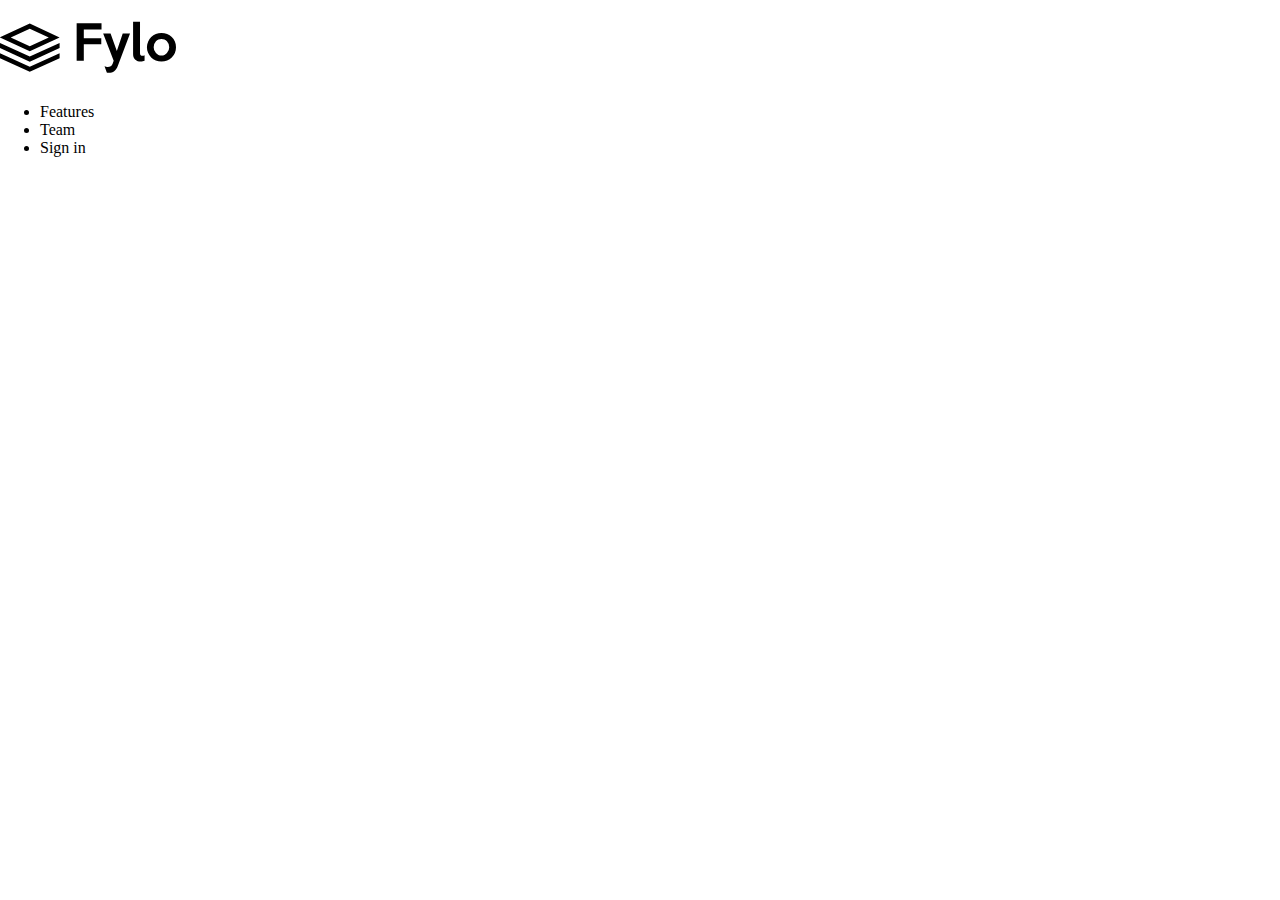
==== docs/index.html @ a11d4d91 "moved html and css files in docs folder" ====
<!DOCTYPE html>
<html lang="en">
<head>
  <meta charset="UTF-8">
  <meta http-equiv="X-UA-Compatible" content="IE=edge">
  <meta name="viewport" content="width=device-width, initial-scale=1.0">
  <title>Document</title>
  <link rel="stylesheet" href="assets/css/style.css" type="text/css">
</head>
<body>
  <header>
    <h1>
      <svg width="176" height="52" xmlns="http://www.w3.org/2000/svg"><g fill="#000" fill-rule="evenodd"><path d="M0 16.372v.128l29.754 13.764 29.859-13.811v-.035L29.754 2.608 0 16.372zm10.727.064l19.028-8.802 19.03 8.802-19.031 8.801-19.027-8.801zM29.754 35.61L0 22.052v5.014l29.754 13.59L59.613 27.02v-5.015L29.754 35.61zm0 10.17L0 32.22v5.015l29.754 13.591L59.613 37.19v-5.014L29.754 45.78zM169.216 26.22a8.564 8.564 0 0 0-2.285-5.892 7.675 7.675 0 0 0-2.473-1.768 7.259 7.259 0 0 0-3.015-.636 7.259 7.259 0 0 0-3.015.636 7.674 7.674 0 0 0-2.473 1.768 8.565 8.565 0 0 0-2.285 5.893 8.564 8.564 0 0 0 2.285 5.893 7.674 7.674 0 0 0 2.473 1.767 7.258 7.258 0 0 0 3.015.637 7.258 7.258 0 0 0 3.015-.637 7.675 7.675 0 0 0 2.473-1.767 8.563 8.563 0 0 0 2.285-5.893zm6.784 0c0 2.044-.377 3.937-1.13 5.681a13.849 13.849 0 0 1-3.11 4.526c-1.319 1.273-2.866 2.279-4.64 3.017-1.775.739-3.667 1.108-5.677 1.108s-3.894-.37-5.653-1.108a14.659 14.659 0 0 1-4.617-3.04 14.116 14.116 0 0 1-3.11-4.55c-.753-1.744-1.13-3.622-1.13-5.633 0-1.98.385-3.842 1.154-5.586a14.718 14.718 0 0 1 3.133-4.573 14.457 14.457 0 0 1 4.617-3.064c1.759-.739 3.627-1.108 5.606-1.108 2.01 0 3.902.369 5.677 1.108 1.774.738 3.321 1.744 4.64 3.017 1.32 1.272 2.356 2.789 3.11 4.549.753 1.76 1.13 3.645 1.13 5.657zm-31.422 13.483a9.087 9.087 0 0 1-1.814.613 9.217 9.217 0 0 1-2.096.236c-1.005 0-1.971-.134-2.898-.4a6.347 6.347 0 0 1-2.426-1.297c-.69-.597-1.24-1.375-1.649-2.334-.408-.958-.612-2.113-.612-3.465V.717h6.925v31.16c0 1.132.228 1.91.683 2.334.456.425.997.637 1.625.637.786 0 1.54-.236 2.262-.707v5.562zM130.02 12.55l-12.249 32.386c-.91 2.42-2.104 4.164-3.58 5.233-1.476 1.068-3.235 1.603-5.277 1.603a8.4 8.4 0 0 1-1.036-.071 7.784 7.784 0 0 1-1.083-.212l-2.262-6.317a8.974 8.974 0 0 0 1.65.59 6.61 6.61 0 0 0 1.6.211c1.069 0 2.042-.243 2.922-.73.879-.488 1.554-1.391 2.025-2.711l.943-2.734-10.506-27.248h7.396l6.266 17.536 5.889-17.536h7.302zm-28.502-4.102H83.806v8.769h17.478v5.94H83.806v16.688h-7.16V2.179h24.873v6.27z"/></g></svg>
    </h1>
    <nav>
      <ul>
        <li>Features</li>
        <li>Team</li>
        <li>Sign in</li>
      </ul>
    </nav>
  </header>
</body>
</html>
---- docs/assets/css/style.css ----
@charset "UTF-8";

body {
  margin: 0;
}
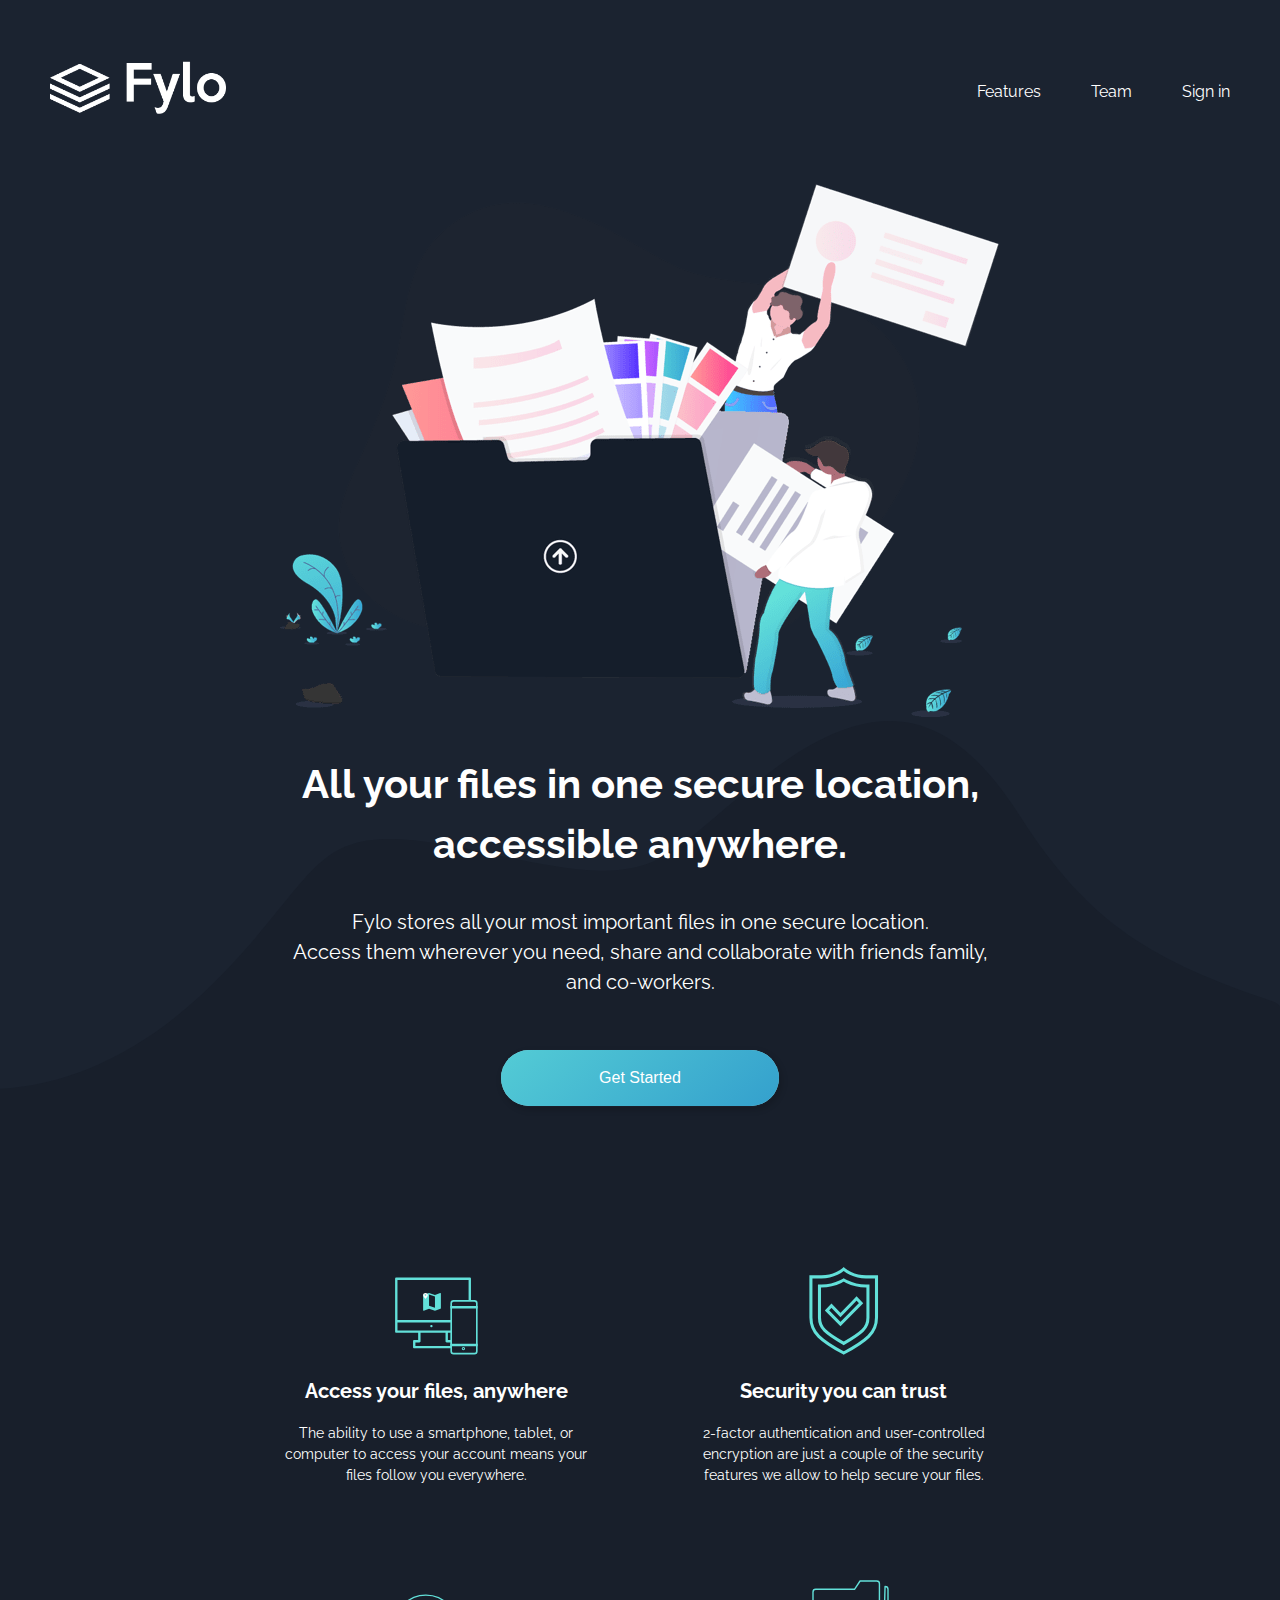
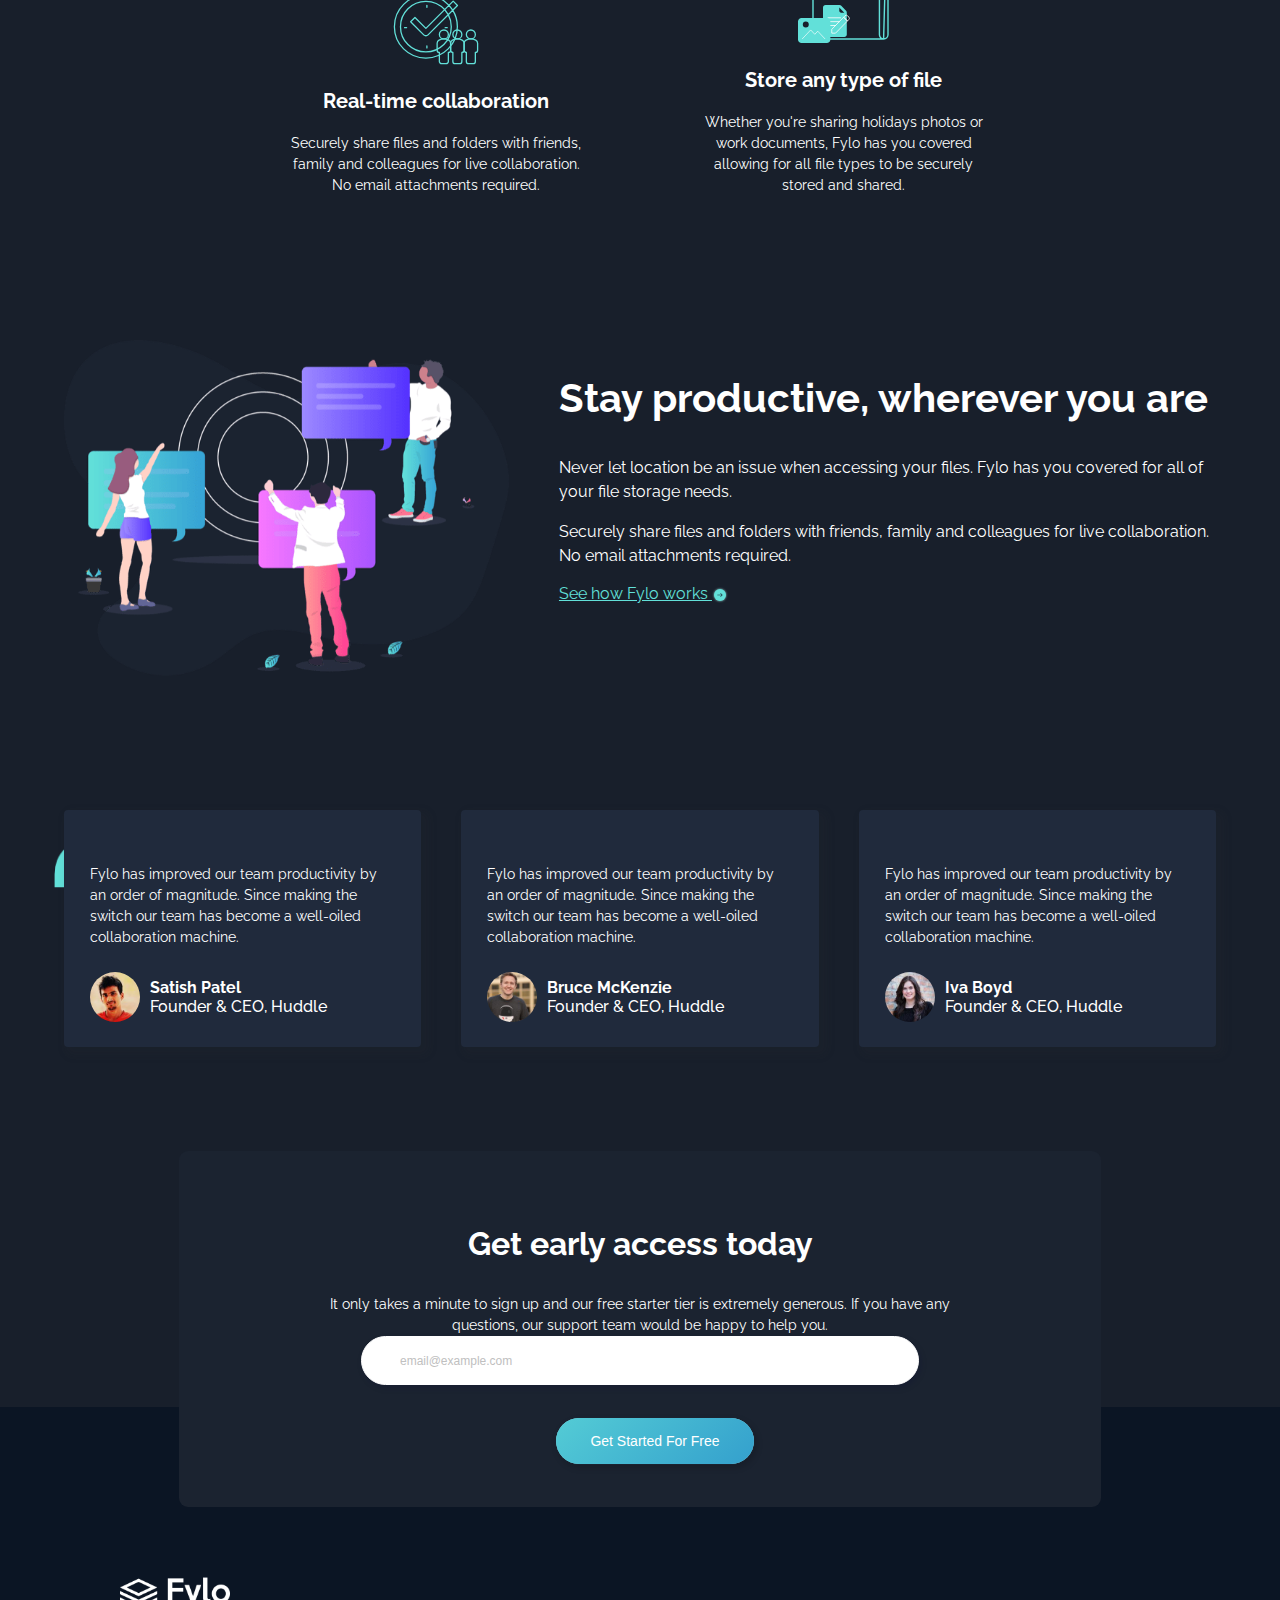
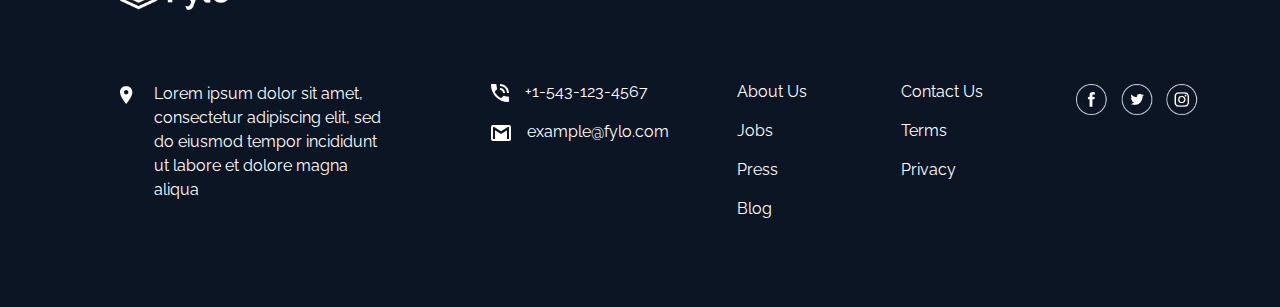
==== commit 6d2b0f70: "created the page" ====
--- a/docs/index.html
+++ b/docs/index.html
@@ -5,20 +5,211 @@
   <meta http-equiv="X-UA-Compatible" content="IE=edge">
   <meta name="viewport" content="width=device-width, initial-scale=1.0">
   <title>Document</title>
+  <script src="script.js"></script>
   <link rel="stylesheet" href="assets/css/style.css" type="text/css">
+  <link rel="preconnect" href="https://fonts.googleapis.com">
+  <link rel="preconnect" href="https://fonts.gstatic.com" crossorigin>
+  <link href="https://fonts.googleapis.com/css2?family=Inter:wght@300;400;700&family=Raleway:wght@400;700&display=swap" rel="stylesheet">
 </head>
-<body>
-  <header>
+<body class="dark-theme">
+  <header class="dark-header">
     <h1>
-      <svg width="176" height="52" xmlns="http://www.w3.org/2000/svg"><g fill="#000" fill-rule="evenodd"><path d="M0 16.372v.128l29.754 13.764 29.859-13.811v-.035L29.754 2.608 0 16.372zm10.727.064l19.028-8.802 19.03 8.802-19.031 8.801-19.027-8.801zM29.754 35.61L0 22.052v5.014l29.754 13.59L59.613 27.02v-5.015L29.754 35.61zm0 10.17L0 32.22v5.015l29.754 13.591L59.613 37.19v-5.014L29.754 45.78zM169.216 26.22a8.564 8.564 0 0 0-2.285-5.892 7.675 7.675 0 0 0-2.473-1.768 7.259 7.259 0 0 0-3.015-.636 7.259 7.259 0 0 0-3.015.636 7.674 7.674 0 0 0-2.473 1.768 8.565 8.565 0 0 0-2.285 5.893 8.564 8.564 0 0 0 2.285 5.893 7.674 7.674 0 0 0 2.473 1.767 7.258 7.258 0 0 0 3.015.637 7.258 7.258 0 0 0 3.015-.637 7.675 7.675 0 0 0 2.473-1.767 8.563 8.563 0 0 0 2.285-5.893zm6.784 0c0 2.044-.377 3.937-1.13 5.681a13.849 13.849 0 0 1-3.11 4.526c-1.319 1.273-2.866 2.279-4.64 3.017-1.775.739-3.667 1.108-5.677 1.108s-3.894-.37-5.653-1.108a14.659 14.659 0 0 1-4.617-3.04 14.116 14.116 0 0 1-3.11-4.55c-.753-1.744-1.13-3.622-1.13-5.633 0-1.98.385-3.842 1.154-5.586a14.718 14.718 0 0 1 3.133-4.573 14.457 14.457 0 0 1 4.617-3.064c1.759-.739 3.627-1.108 5.606-1.108 2.01 0 3.902.369 5.677 1.108 1.774.738 3.321 1.744 4.64 3.017 1.32 1.272 2.356 2.789 3.11 4.549.753 1.76 1.13 3.645 1.13 5.657zm-31.422 13.483a9.087 9.087 0 0 1-1.814.613 9.217 9.217 0 0 1-2.096.236c-1.005 0-1.971-.134-2.898-.4a6.347 6.347 0 0 1-2.426-1.297c-.69-.597-1.24-1.375-1.649-2.334-.408-.958-.612-2.113-.612-3.465V.717h6.925v31.16c0 1.132.228 1.91.683 2.334.456.425.997.637 1.625.637.786 0 1.54-.236 2.262-.707v5.562zM130.02 12.55l-12.249 32.386c-.91 2.42-2.104 4.164-3.58 5.233-1.476 1.068-3.235 1.603-5.277 1.603a8.4 8.4 0 0 1-1.036-.071 7.784 7.784 0 0 1-1.083-.212l-2.262-6.317a8.974 8.974 0 0 0 1.65.59 6.61 6.61 0 0 0 1.6.211c1.069 0 2.042-.243 2.922-.73.879-.488 1.554-1.391 2.025-2.711l.943-2.734-10.506-27.248h7.396l6.266 17.536 5.889-17.536h7.302zm-28.502-4.102H83.806v8.769h17.478v5.94H83.806v16.688h-7.16V2.179h24.873v6.27z"/></g></svg>
+      <img src="assets/images/fylo-logo.png" alt="fylo logo">
     </h1>
     <nav>
       <ul>
-        <li>Features</li>
-        <li>Team</li>
-        <li>Sign in</li>
+        <li>
+          <a href="#">Features</a>
+        </li>
+        <li>
+          <a href="#">Team</a>
+        </li>
+        <li>
+          <a href="#">Sign in</a>
+        </li>
       </ul>
     </nav>
   </header>
+  <main>
+    <section>
+      <div class="top-msg">
+        <img src="assets/images/illustration-intro.png" alt="">
+        <h2>All your files in one secure location, <br> accessible anywhere.</h2>
+        <p>
+          Fylo stores all your most important files in one secure location.<br>
+          Access them wherever you need, share and collaborate with friends family,<br>
+          and co-workers.
+        </p>
+        <button>Get Started</button>
+      </div>
+    </section>
+    <section class="svgbg">
+      <div class="features">
+        <div class="feature margin-right">
+          <svg width="83" height="78" xmlns="http://www.w3.org/2000/svg"><g fill="none" fill-rule="evenodd"><path d="M2.476 53.466h71.117v-7.983H2.476v7.983zm49.237 11.977h3.943v3.529H20.413v-3.529h3.942c.656 0 1.185-.529 1.185-1.183v-8.427h24.988v8.427c0 .654.53 1.183 1.185 1.183zM2.476 43.116h71.117V2.95H2.476v40.165zM1.29.585C.635.585.105 1.114.105 1.768V54.65c0 .655.53 1.184 1.185 1.184h21.88v7.243h-3.943c-.655 0-1.185.532-1.185 1.184v5.895c0 .652.53 1.184 1.185 1.184h37.615c.654 0 1.185-.532 1.185-1.184V64.26c0-.652-.531-1.184-1.185-1.184h-3.944v-7.243h21.88c.655 0 1.186-.53 1.186-1.184V1.77c0-.655-.531-1.184-1.185-1.184H1.29z" fill="#62E0D9"/><path d="M36.412 47.92c-.654 0-1.185.53-1.185 1.184a1.185 1.185 0 0 0 2.37 0c0-.653-.531-1.184-1.185-1.184" fill="#62E0D9"/><g transform="translate(55.377 23.07)" stroke="#62E0D9"><rect stroke-width="1.641" fill="#181F2B" x=".821" y=".821" width="25.621" height="52.795" rx="2.462"/><path stroke-width="1.458" fill="#FFF" d="M.729 6.646h25.803v1H.729zM.729 44.515h25.803v1H.729z"/><ellipse stroke-width="1.01" cx="13.038" cy="48.519" rx="1.185" ry="1.183"/></g><g><path d="M45.4 15.969h-.197l-5.235 2.07-5.927-2.07-5.531 1.874c-.198.098-.395.197-.395.493v14.89c0 .297.197.494.494.494h.197l5.235-2.071 5.927 2.07 5.531-1.873c.198-.099.395-.296.395-.493V16.462c0-.296-.197-.493-.494-.493zM39.968 30.76l-5.927-1.997V17.448l5.927 1.997v11.316z" fill="#62E0D9"/><path d="M30.485 15.969c-1.32 0-2.37.917-2.37 2.07 0 1.54 2.37 3.847 2.37 3.847s2.371-2.308 2.371-3.846c0-1.154-1.05-2.071-2.37-2.071zm0 2.958c-.51 0-.911-.361-.911-.821 0-.46.4-.822.911-.822s.912.361.912.822c0 .46-.401.821-.912.821z" fill="#FFF"/></g></g></svg>
+          <h3>Access your files, anywhere</h3>
+          <p>The ability to use a smartphone, tablet, or computer to access your account means your files follow you everywhere.</p>
+        </div>
+        <div class="feature margin-left ">
+          <svg width="70" height="88" xmlns="http://www.w3.org/2000/svg"><g stroke="#62E0D9" stroke-width="3.064" fill="none" fill-rule="evenodd"><path d="M43.703 35.501l-12.23 12.474-8.999-9.177-4.499 4.589 13.497 13.766L52.08 36.137l-4.5-4.589z"/><path d="M56.916 9.85c-5.342 0-10.653-1.136-15.482-3.484-2.313-1.113-4.679-2.533-6.724-4.302-2.045 1.769-4.411 3.189-6.725 4.302C23.157 8.714 17.847 9.85 12.504 9.85H1.914v40.59c0 7.11 2.817 13.945 7.827 18.893 7.356 7.25 24.97 16.674 24.97 16.674s17.612-9.424 24.968-16.674c5.01-4.948 7.827-11.784 7.827-18.893V9.85h-10.59z"/><path d="M58.94 24.532v26.249c0 4.742-1.903 9.34-5.219 12.615-4.612 4.547-15.127 10.77-19.01 13-3.886-2.233-14.41-8.463-19.017-13.004-3.314-3.272-5.214-7.869-5.214-12.611V18.927h2.024c6.707 0 13.334-1.499 19.167-4.333a44.31 44.31 0 0 0 3.04-1.61c.972.565 2 1.11 3.064 1.623 5.814 2.826 12.434 4.32 19.141 4.32h2.024v5.605z"/></g></svg>
+          <h3>Security you can trust</h3>
+          <p>2-factor authentication and user-controlled encryption are just a couple of the security features we allow to help secure your files.</p>
+        </div>
+        <div class="feature margin-right">
+          <svg width="86" height="71" xmlns="http://www.w3.org/2000/svg"><g stroke="#62E0D9" stroke-width="1.3" fill="none" fill-rule="evenodd" stroke-linejoin="round"><path d="M33.897 11.338v2.027-2.027zm0 40.551v2.028-2.028zm20.31-18.248h-2.031 2.031zm-40.62 0h-2.032 2.031zm19.294 8.11c-.78 0-1.56-.296-2.153-.89l-13.08-13.057 4.308-4.3L32.881 34.41 60.176 7.16l4.31 4.3-29.45 29.4a3.04 3.04 0 0 1-2.155.89zm23.154-30.417C50.283 5.104 42.039 1.2 32.88 1.2 15.495 1.2 1.4 15.271 1.4 32.627s14.095 31.428 31.481 31.428c17.386 0 31.481-14.072 31.481-31.428 0-6.018-1.694-11.64-4.63-16.417l-3.697-4.876zM51.7 15.616a25.346 25.346 0 0 0-18.82-8.333c-14.022 0-25.388 11.346-25.388 25.344 0 13.999 11.366 25.345 25.388 25.345 14.022 0 25.388-11.346 25.388-25.345 0-4.329-1.087-8.402-3.002-11.966l-3.566-5.045z" stroke-linecap="round"/><path d="M55.368 40.484c0 2.48-2.015 4.49-4.498 4.49a4.494 4.494 0 0 1-4.497-4.49c0-2.48 2.015-4.49 4.497-4.49a4.494 4.494 0 0 1 4.498 4.49z"/><path d="M50.87 44.974c-1.898 0-3.612.583-4.839 1.154a3.34 3.34 0 0 0-1.907 3.033v7.037a2.248 2.248 0 0 0 2.249 2.245v8.979a2.247 2.247 0 0 0 2.249 2.245h4.497a2.247 2.247 0 0 0 2.249-2.245v-8.98a2.248 2.248 0 0 0 2.248-2.244V49.16a3.34 3.34 0 0 0-1.907-3.033c-1.226-.57-2.94-1.154-4.839-1.154z" stroke-linecap="round"/><path d="M68.86 40.484c0 2.48-2.014 4.49-4.498 4.49a4.493 4.493 0 0 1-4.497-4.49c0-2.48 2.014-4.49 4.497-4.49a4.493 4.493 0 0 1 4.497 4.49z"/><path d="M64.362 44.974c-1.898 0-3.612.583-4.839 1.154a3.34 3.34 0 0 0-1.907 3.033v7.037a2.247 2.247 0 0 0 2.249 2.245v8.979a2.248 2.248 0 0 0 2.249 2.245h4.497a2.247 2.247 0 0 0 2.248-2.245v-8.98a2.247 2.247 0 0 0 2.25-2.244V49.16a3.34 3.34 0 0 0-1.908-3.033c-1.226-.57-2.941-1.154-4.839-1.154z" stroke-linecap="round"/><path d="M82.351 40.484c0 2.48-2.013 4.49-4.497 4.49a4.493 4.493 0 0 1-4.497-4.49c0-2.48 2.013-4.49 4.497-4.49a4.493 4.493 0 0 1 4.497 4.49z"/><path d="M77.854 44.974c-1.898 0-3.612.583-4.839 1.154a3.34 3.34 0 0 0-1.907 3.033v7.037a2.247 2.247 0 0 0 2.249 2.245v8.979a2.248 2.248 0 0 0 2.248 2.245h4.498a2.247 2.247 0 0 0 2.248-2.245v-8.98a2.247 2.247 0 0 0 2.249-2.244V49.16a3.34 3.34 0 0 0-1.907-3.033c-1.226-.57-2.941-1.154-4.839-1.154z" stroke-linecap="round"/></g></svg>
+          <h3>Real-time collaboration</h3>
+          <p>Securely share files and folders with friends, family and colleagues for live collaboration. No email attachments required.</p>
+        </div>
+        <div class="feature margin-left ">
+          <svg width="91" height="64" xmlns="http://www.w3.org/2000/svg"><g fill="none" fill-rule="evenodd"><path d="M85.588 59C88.025 59 90 57.144 90 54.853V9.236c0-1.526-1.318-2.764-2.941-2.764L85.589 59zM15 12.048v40.047C15 55.908 18.098 59 21.92 59h63.668a4.147 4.147 0 0 1-4.152-4.143V3.762A2.766 2.766 0 0 0 78.668 1h-16.61l-5.536 8.286H17.768A2.766 2.766 0 0 0 15 12.048z" stroke="#62E0D9" stroke-width="1.405" stroke-linecap="round" stroke-linejoin="round"/><path d="M41.28 27.561v3.201c0 1.061.841 1.92 1.88 1.92h3.13m2.505 0v-.219c0-.679-.264-1.33-.734-1.811l-4.794-4.902a2.48 2.48 0 0 0-1.772-.75h-13.99C26.12 25 25 26.147 25 27.561v26.89c0 1.414 1.121 2.56 2.505 2.56H46.29c1.383 0 2.505-1.146 2.505-2.56v-8.963" fill="#62E0D9"/><path d="M33.766 49.33v3.84h3.757l11.898-12.164-3.757-3.841-11.898 12.164zm15.655-8.324l1.328-1.358a1.951 1.951 0 0 0 0-2.717l-1.1-1.124a1.85 1.85 0 0 0-2.657 0l-1.328 1.358 3.757 3.841z" stroke="#FFF" stroke-width=".803" stroke-linejoin="round"/><path d="M30.01 37.805h12.523m-12.524 3.841h11.272m-11.272 3.842h7.514" stroke="#FFF" stroke-width=".803" stroke-linecap="round" stroke-linejoin="round"/><g><path d="M32.367 59.432c0 1.972-1.61 3.572-3.596 3.572H3.596c-1.985 0-3.596-1.6-3.596-3.572v-17.86C0 39.6 1.61 38 3.596 38h25.175c1.985 0 3.596 1.6 3.596 3.572v17.86zM10.789 44.55a2.987 2.987 0 0 1-2.997 2.976 2.987 2.987 0 0 1-2.997-2.976 2.987 2.987 0 0 1 2.997-2.977 2.987 2.987 0 0 1 2.997 2.977z" fill="#62E0D9"/><path stroke="#FFF" stroke-width=".65" stroke-linecap="round" stroke-linejoin="round" d="M26.786 58.656L19.737 51.2 16.8 54.307l-4.112-4.349-8.224 8.698"/></g></g></svg>
+          <h3>Store any type of file</h3>
+          <p>Whether you're sharing holidays photos or work documents, Fylo has you covered allowing for all file types to be securely stored and shared.</p>
+        </div>
+      </div>
+      <div class="bottom-msg">
+        <div class="bottom-msg-img">
+          <img src="assets/images/illustration-stay-productive.png" alt="">
+        </div>
+        <div class="bottom-msg-txt">
+          <h2>Stay productive, wherever you are</h2>
+          <p>Never let location be an issue when accessing your files. Fylo has you covered for all of your file storage needs.</p>
+          <p>Securely share files and folders with friends, family and colleagues for live collaboration. No email attachments required.</p>
+          <a href="#">
+            See how Fylo works
+            <svg width="16" height="16" xmlns="http://www.w3.org/2000/svg" xmlns:xlink="http://www.w3.org/1999/xlink"><defs><circle id="b" cx="6" cy="6" r="6"/><filter x="-25%" y="-25%" width="150%" height="150%" filterUnits="objectBoundingBox" id="a"><feOffset in="SourceAlpha" result="shadowOffsetOuter1"/><feGaussianBlur stdDeviation="1" in="shadowOffsetOuter1" result="shadowBlurOuter1"/><feColorMatrix values="0 0 0 0 0.384313725 0 0 0 0 0.878431373 0 0 0 0 0.850980392 0 0 0 0.811141304 0" in="shadowBlurOuter1"/></filter></defs><g fill="none" fill-rule="evenodd"><g transform="translate(2 2)"><use fill="#000" filter="url(#a)" xlink:href="#b"/><use fill="#62E0D9" xlink:href="#b"/></g><path d="M8.582 6l-.363.35 1.452 1.4H5.333v.5h4.338L8.22 9.65l.363.35 2.074-2z" fill="#1B2330"/></g></svg>
+          </a>
+        </div>
+      </div>
+      <div class="testimonials quote">
+        <div class="testimonial testimonial-margin">
+          <p>Fylo has improved our team productivity by an order of magnitude. Since making the switch our team has become a well-oiled collaboration machine.</p>
+          <div class="profile">
+            <img src="assets/images/profile-1.jpg" alt="Satish Patel">
+            <div>
+              Satish Patel<br>
+              <span>Founder & CEO, Huddle</span>
+            </div>
+          </div>
+        </div>
+        <div class="testimonial testimonial-margin">
+          <p>Fylo has improved our team productivity by an order of magnitude. Since making the switch our team has become a well-oiled collaboration machine.</p>
+          <div class="profile">
+            <img src="assets/images/profile-2.jpg" alt="Bruce McKenzie">
+            <div>
+              Bruce McKenzie<br>
+              <span>Founder & CEO, Huddle</span>
+            </div>
+          </div>
+        </div>
+        <div class="testimonial">
+          <p>Fylo has improved our team productivity by an order of magnitude. Since making the switch our team has become a well-oiled collaboration machine.</p>
+          <div class="profile">
+            <img src="assets/images/profile-3.jpg" alt="Iva Boyd">
+            <div>
+              Iva Boyd<br>
+              <span>Founder & CEO, Huddle</span>
+            </div>
+          </div>
+        </div>
+    </section>
+    <section class="signup">
+      <div>
+        <h3>Get early access today</h3>
+        <p>It only takes a minute to sign up and our free starter tier is extremely generous. If you have any questions, our support team would be happy to help you.</p>
+        <input class="signup-input" type="email" placeholder="email@example.com" id="email">
+        <button class="signup-btn" onclick="submit()">Get Started For Free</button>
+        <p id="submit-msg"></p>
+      </div>
+    </section>
+  </main>
+  <footer>
+    <div class="footer-logo">
+      <img src="assets/images/fylo-logo.png" alt="fylo logo">
+    </div>
+    <div class="footer">
+      <ul class="footer-msg">
+        <li>
+          <svg width="18" height="18" xmlns="http://www.w3.org/2000/svg"><path d="M6.188 0C2.74 0 0 2.79 0 6.3 0 10.98 6.188 18 6.188 18s6.187-7.02 6.187-11.7c0-3.51-2.74-6.3-6.188-6.3zm0 8.55c-1.238 0-2.21-.99-2.21-2.25s.972-2.25 2.21-2.25c1.237 0 2.21.99 2.21 2.25s-.973 2.25-2.21 2.25z" fill="#FFF" fill-rule="evenodd"/></svg>
+        </li>
+        <li class="footer-msg-txt">
+          Lorem ipsum dolor sit amet, consectetur adipiscing elit, sed do eiusmod tempor incididunt ut labore et dolore magna aliqua
+        </li>
+      </ul>
+      <ul class="footer-contact">
+        <li>
+          <span><svg width="18" height="18" xmlns="http://www.w3.org/2000/svg"><path d="M17 12.5c-1.2 0-2.4-.2-3.6-.6-.3-.1-.7 0-1 .2l-2.2 2.2c-2.8-1.4-5.1-3.8-6.6-6.6l2.2-2.2c.3-.3.4-.7.2-1-.3-1.1-.5-2.3-.5-3.5 0-.6-.4-1-1-1H1C.4 0 0 .4 0 1c0 9.4 7.6 17 17 17 .6 0 1-.4 1-1v-3.5c0-.6-.4-1-1-1zM16 9h2c0-5-4-9-9-9v2c3.9 0 7 3.1 7 7zm-4 0h2c0-2.8-2.2-5-5-5v2c1.7 0 3 1.3 3 3z" fill="#FFF" fill-rule="evenodd"/></svg></span>
+          <span>
+            <a href="tel:+1-543-123-4567">
+              +1-543-123-4567
+            </a>
+          </span>
+        </li>
+        <li>
+          <span><svg width="20" height="16" xmlns="http://www.w3.org/2000/svg"><g fill="none" fill-rule="evenodd"><path d="M-2-4h24v24H-2z"/><path d="M18 0H2C.9 0 0 .9 0 2v12c0 1.1.9 2 2 2h16c1.1 0 2-.9 2-2V2c0-1.1-.9-2-2-2zm0 14h-2V5.2L10 9 4 5.2V14H2V2h1.2L10 6.2 16.8 2H18v12z" fill="#FFF"/></g></svg></span>
+          <span>
+            <a href="mailto:example@fylo.com">
+              example@fylo.com
+            </a>
+          </span>
+        </li>
+      </ul>
+      <ul class="footer-menu1">
+        <li>
+          <a href="#">
+            About Us
+          </a>
+        </li>
+        <li>
+          <a href="#">
+            Jobs
+          </a>
+        </li>
+        <li>
+          <a href="#">
+            Press
+          </a>
+        </li>
+        <li>
+          <a href="#">
+            Blog
+          </a>
+        </li>
+      </ul>
+      <ul class="footer-menu2">
+        <li>
+          <a href="#">
+            Contact Us
+          </a>
+        </li>
+        <li>
+          <a href="#">
+            Terms
+          </a>
+        </li>
+        <li>
+          <a href="#">
+            Privacy
+          </a>
+        </li>
+      </ul>
+      <ul class="footer-medias">
+        <li>
+          <a href="#" target="_blank" rel="noopener noreferrer">
+            <img src="assets/images/facebook-logo.png" alt="facebook logo">
+          </a>
+        </li>
+        <li>
+          <a href="#" target="_blank" rel="noopener noreferrer">
+            <img src="assets/images/twitter-logo.png" alt="twitter logo">
+          </a>
+        </li>
+        <li>
+          <a href="#" target="_blank" rel="noopener noreferrer">
+            <img src="assets/images/instagram-logo.png" alt="instagram logo">
+          </a>
+        </li>
+      </ul>
+    </div>
+  </footer>
 </body>
 </html>
--- a/docs/assets/css/style.css
+++ b/docs/assets/css/style.css
@@ -2,5 +2,619 @@
 
 body {
   margin: 0;
-}
-
+  font-family: 'Raleway';
+}
+
+.dark-theme {
+  background: #1B2330;
+}
+
+header {
+  display: flex;
+  align-items: center;
+  margin: 40px 50px;
+}
+
+nav {
+  font-size: 16px;
+  margin-left: auto;
+}
+
+nav ul {
+  list-style: none;
+  display: flex;
+}
+
+nav ul li {
+  padding-left: 50px;
+}
+
+nav ul li a {
+  text-decoration: none;
+  color: #fff;
+}
+
+nav ul li a:hover {
+  text-decoration: underline;
+}
+
+.dark-header {
+  color: #fff;
+}
+
+.dark-header h1 {
+  width: 176px;
+}
+
+.dark-header h1 img {
+  width: 100%;
+}
+
+.top-msg {
+  width: 100%;
+  text-align: center;
+  position: relative;
+}
+
+.top-msg img {
+  width: 100%;
+  max-width: 720px;
+}
+
+.top-msg h2 {
+  font-weight: 700;
+  color: #fff;
+  font-size: 40px;
+  line-height: 60px;
+}
+
+.top-msg p {
+  color: #fff;
+  font-size: 20px;
+  line-height: 30px;
+}
+
+.top-msg button {
+  position: relative;
+  display: inline-block;
+  z-index: 0;
+  overflow: hidden;
+  color: #fff;
+  font-size: 16px;
+  width: 280px;
+  box-shadow: 2px 3px 6px rgba(0, 0, 0, 0.15925);
+  background: transparent;
+  border-radius: 100px;
+  border: 1px solid transparent;
+  padding: 19px;
+  margin-top: 32px;
+  cursor: pointer;
+}
+
+.top-msg button::before, .top-msg button::after {
+  content: '';
+  position: absolute;
+  top: 0;
+  left: 0;
+  display: block;
+  width: 100%;
+  height: 100%;
+}
+
+.top-msg button::before {
+  transition: all 0.6s;
+  z-index: -1;
+  background: linear-gradient(138.1deg, #63E1D9 -49.34%, #34A0CD 100%);
+}
+
+.top-msg button::after {
+  transition: all 0.6s;
+  z-index: -2;
+  background: #8ADAE3;
+}
+
+.top-msg button:hover::before {
+  opacity: 0;
+}
+
+.top-msg button:hover {
+  box-shadow: none;
+  transition: all 0.6s ease 0s;
+}
+
+.svgbg {
+  background: #181F2B;
+  padding-top: 80px;
+  padding-bottom: 360px;
+}
+
+.svgbg::before {
+  position: absolute;
+  margin: 0 auto;
+  bottom: -220px;
+  height: 100%;
+  content: "";
+  min-width: 100%;
+  background: url(../images/bg-curvy-desktop.svg) no-repeat bottom center;
+  z-index: -1;
+  left: 0;
+  background-size: 100%;
+}
+
+.features {
+  margin: 0 auto;
+  width: 70%;
+  color: #fff;
+  text-align: center;
+}
+
+.feature {
+  display: inline-block;
+  width: calc((90% / 2) - 100px);
+  text-align: center;
+}
+
+.feature h3 {
+  font-size: 20px;
+}
+
+.feature p {
+  line-height: 21px;
+  font-size: 14px;
+}
+
+.margin-right {
+  margin-right: 50px;
+  margin-top: 80px;
+}
+
+.margin-left {
+  margin-left: 50px;
+  margin-top: 80px;
+}
+
+.bottom-msg {
+  display: flex;
+  width: 90%;
+  margin: 0 auto;
+  padding-top: 130px;
+}
+
+.bottom-msg .bottom-msg-img img {
+  width: 100%;
+  max-width: 600px;
+}
+
+.bottom-msg .bottom-msg-txt {
+  margin-left: 50px;
+}
+
+.bottom-msg div h2 {
+  color: #fff;
+  font-size: 40px;
+  line-height: 50px;
+}
+
+.bottom-msg div p {
+  color: #fff;
+  font-size: 16px;
+  line-height: 24px;
+}
+
+.bottom-msg div a {
+  color: #62E0D9;
+  font-size: 16px;
+}
+
+.bottom-msg div a:hover {
+  color: #fff;
+}
+
+.bottom-msg div a svg {
+  vertical-align: middle;
+}
+
+.bottom-msg div a svg:hover {
+  fill: #fff;
+}
+
+.testimonials {
+  width: 90%;
+  margin: 0 auto;
+  padding-top: 130px;
+  position: relative;
+  display: flex;
+}
+
+.quote::before {
+  position: absolute;
+  left: -10px;
+  bottom: 150px;
+  content: "";
+  background: url(../images/bg-quotes.png) no-repeat;
+  background-size: 100%;
+  width: 50px;
+  height: 50px;
+  z-index: 0;
+}
+
+.testimonial {
+  padding: 40px 26px 25px 26px;
+  background: #202A3C;
+  box-shadow: 5px 5px 8px 4px rgba(56, 56, 56, 0.0991282);
+  border-radius: 4px;
+  color: #fff;
+  z-index: 1;
+  width: calc((90% / 3) - 40px);
+}
+
+.testimonial-margin {
+  margin-right: 40px;
+}
+
+.testimonial p {
+  font-size: 14px;
+  line-height: 21px;
+  margin-bottom: 24px;
+}
+
+.profile {
+  display: flex;
+  align-items: center
+}
+
+.profile img {
+  border-radius: 100%;
+  width: 50px;
+  height: 50px;
+  margin-right: 10px;
+}
+
+.profile div {
+  font-weight: 700;
+}
+
+.profile div span {
+  font-weight: 500;
+}
+
+.signup {
+  z-index: 100;
+  position: relative;
+  text-align: center;
+}
+
+.signup div {
+  width: 60%;
+  position: absolute;
+  bottom: -100px;
+  background: #1B2330;
+  margin: auto;
+  left: 0;
+  right: 0;
+  color: #fff;
+  padding: 42px 77px;
+  border-radius: 9px;
+}
+
+.signup div h3 {
+  font-size: 32px;
+}
+
+.signup div p {
+  width: 100%;
+  max-width: 650px;
+  margin: 0 auto;
+  font-size: 14px;
+  line-height: 21px;
+}
+
+.signup-btn {
+  position: relative;
+  display: inline-block;
+  z-index: 0;
+  overflow: hidden;
+  color: #fff;
+  font-size: 14px;
+  width: 200px;
+  box-shadow: 2px 3px 6px rgba(0, 0, 0, 0.15925);
+  background: transparent;
+  border-radius: 100px;
+  border: 1px solid transparent;
+  padding: 15px 27px;
+  margin-top: 32px;
+  margin-left: 30px;
+  cursor: pointer;
+}
+
+.signup-btn::before, .signup-btn::after {
+  content: '';
+  position: absolute;
+  top: 0;
+  left: 0;
+  display: block;
+  width: 100%;
+  height: 100%;
+  cursor: pointer;
+}
+
+.signup-btn::before {
+  cursor: pointer;
+  transition: all 0.6s;
+  z-index: -1;
+  background: linear-gradient(138.1deg, #63E1D9 -49.34%, #34A0CD 100%);
+}
+
+.signup-btn::after {
+  transition: all 0.6s;
+  z-index: -2;
+  background: #8ADAE3;
+  cursor: pointer;
+}
+
+.signup-btn:hover::before {
+  opacity: 0;
+  cursor: pointer;
+}
+
+.signup-btn:hover {
+  box-shadow: none;
+  transition: all 0.6s ease 0s;
+  cursor: pointer;
+}
+
+.signup-input {
+  width: 100%;
+  max-width: 480px;
+  padding: 16px 38px;
+  background: #fff;
+  border: 1px solid #fff;
+  border-radius: 100px;
+  box-shadow: 2px 3px 6px rgba(7, 4, 59, 0.157043);
+}
+
+.signup-input::placeholder {
+  color: #C0C0C0;
+  font-size: 12px;
+}
+
+#submit-msg {
+  color: #FF4242;
+  font-size: 12px;
+  font-weight: 700;
+  text-align: left;
+}
+
+footer {
+  color: #fff;
+  background: #0B1524;
+  padding: 170px 80px 53px 120px;
+}
+
+.footer {
+  display: flex;
+}
+
+.footer ul li {
+  list-style: none;
+}
+
+.footer ul li a {
+  text-decoration: none;
+  color: #fff;
+}
+
+.footer-logo {
+  width: 100%;
+  margin: 0 auto;
+}
+
+.footer-logo img {
+  width: 110px;
+  margin-bottom: 52px;
+}
+
+.footer-msg {
+  width: 40%;
+  padding: 0px;
+  display: flex;
+}
+
+.footer-msg li {
+  line-height: 24px;
+}
+
+.footer-msg li svg {
+  margin-right: 16px;
+  vertical-align: middle;
+}
+
+.footer-msg-txt {
+  width: 70%;
+}
+
+.footer-contact {
+  width: 25%;
+}
+
+.footer-contact li {
+  margin-bottom: 20px;
+  display: flex;
+}
+
+.footer-contact li svg {
+  margin-right: 16px;
+  vertical-align: middle;
+}
+
+.footer-menu1 {
+  width: 15%;
+}
+
+.footer-menu1 li {
+  margin-bottom: 20px;
+}
+
+.footer-menu2 {
+  width: 15%;
+}
+
+.footer-menu2 li {
+  margin-bottom: 20px;
+}
+
+.footer-medias {
+  display: flex;
+}
+
+.footer-medias img {
+  width: 32px;
+  height: 31px;
+  padding: 2px 2px 2px 11px;
+}
+
+@media screen and (max-width: 970px) {
+  header {
+    margin: 24px;
+  }
+
+  nav {
+    font-size: 12px;
+  }
+
+  nav ul li {
+    padding-left: 24px;
+  }
+
+  .dark-header h1 {
+    width: 80px;
+  }
+
+  .top-msg h2 {
+    font-size: 24px;
+    line-height: 32px;
+  }
+
+  .top-msg p {
+    font-size: 14px;
+    line-height: 21px;
+  }
+
+  .svgbg::before {
+    bottom: 0px;
+  }
+
+  .feature {
+    width: 100%;
+  }
+
+  .feature h3 {
+    font-size: 18px;
+  }
+
+  .margin-right, .margin-left {
+    margin: 0 0 80px 0;
+  }
+
+  .bottom-msg {
+    display: block;
+  }
+
+  .bottom-msg .bottom-msg-txt {
+    margin: 50px 0 0 0;
+  }
+
+  .bottom-msg .bottom-msg-img {
+    text-align: center;
+  }
+
+  .bottom-msg .bottom-msg-txt h2 {
+    font-size: 18px;
+    line-height: 24px;
+  }
+
+  .testimonials {
+    display: block;
+  }
+
+  .testimonial {
+    width: 90%;
+    padding: 24px 20px;
+  }
+
+  .testimonial-margin {
+    margin: 0 0 24px 0;
+  }
+
+  .quote::before {
+    bottom: 550px;
+  }
+
+  .signup div {
+    width: 80%;
+    padding: 40px 28px;
+  }
+
+  .signup div h3 {
+    font-size: 25px;
+  }
+
+  .signup div p {
+    padding-bottom: 30px;
+  }
+
+  .signup-input {
+    width: 70%;
+    padding: 19px 50px;
+  }
+
+  .signup-btn {
+    width: 90%;
+    margin: 24px 0 0 0;
+    padding: 19px 27px;
+  }
+
+  #submit-msg {
+    text-align: center;
+  }
+
+  footer {
+    width: 100%;
+    margin: 0 auto;
+    padding: 0px;
+  }
+
+  .footer {
+    display: block;
+    width: 90%;
+    margin: 0 auto;
+  }
+
+  .footer-logo {
+    width: 90%;
+    margin: 0 auto;
+    padding-top: 170px;
+  }
+
+  .footer-msg {
+    width: 90%;
+    margin-bottom: 20px;
+  }
+
+  .footer-contact, .footer-menu1, .footer-menu2 {
+    width: 90%;
+    padding-left: 0px;
+  }
+
+  .footer-menu1, .footer-menu2 {
+    margin-top: 56px;
+  }
+
+  .footer-medias {
+    align-items: center;
+    justify-content: center;
+    padding-left: 0px;
+    margin-bottom: 0px;
+    padding-bottom: 120px;
+  }
+}
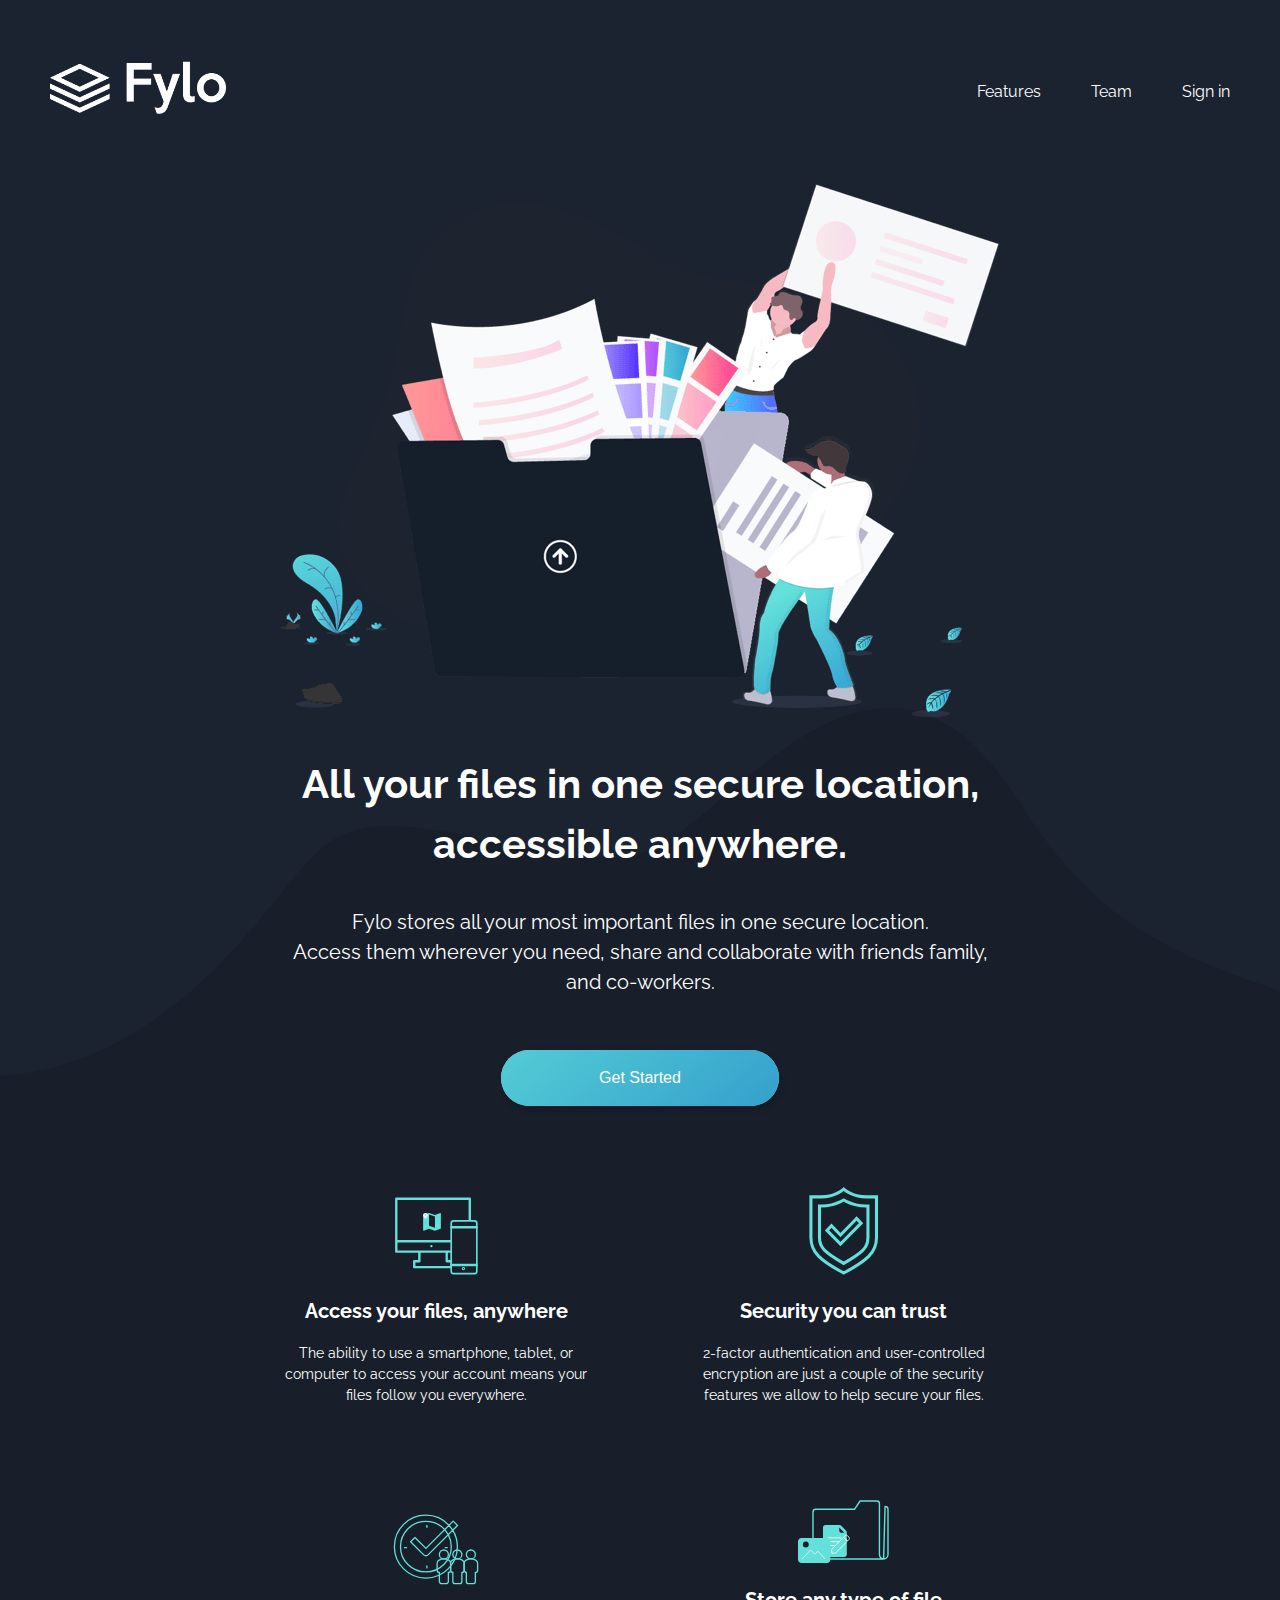
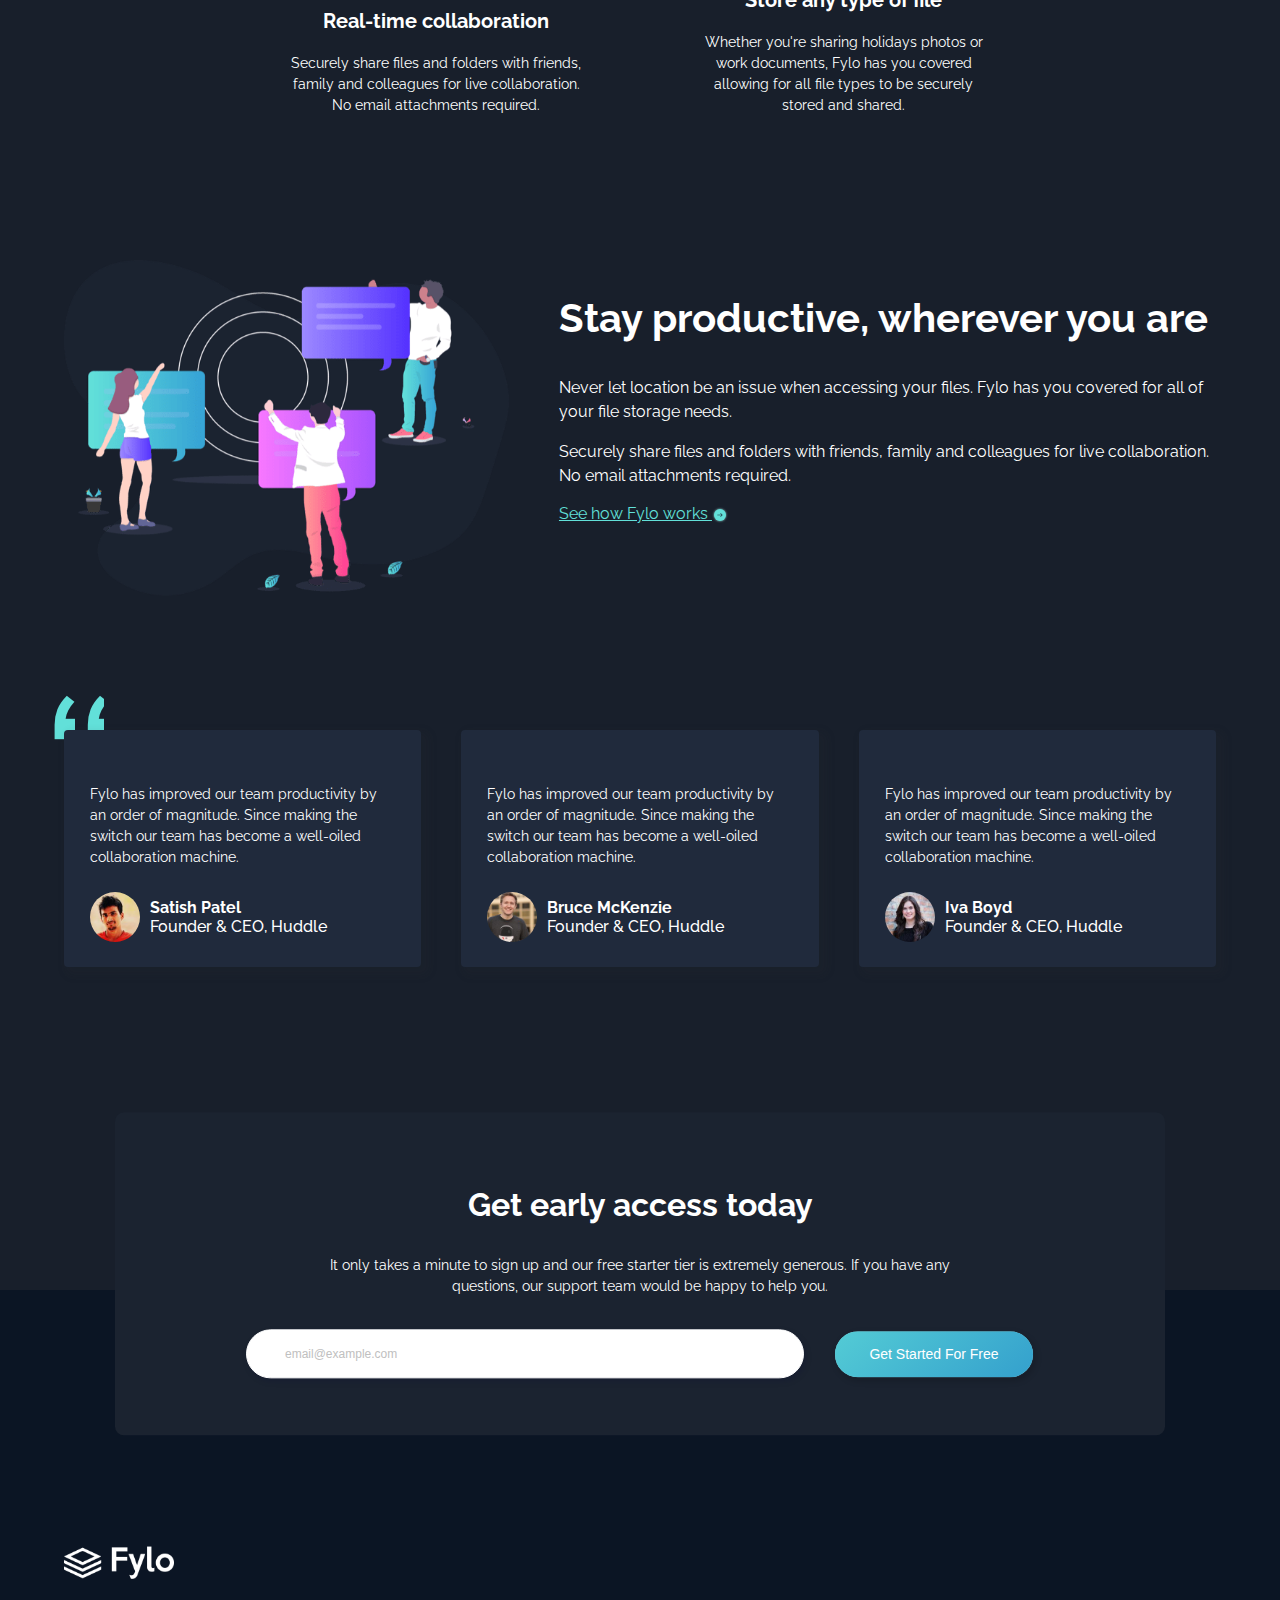
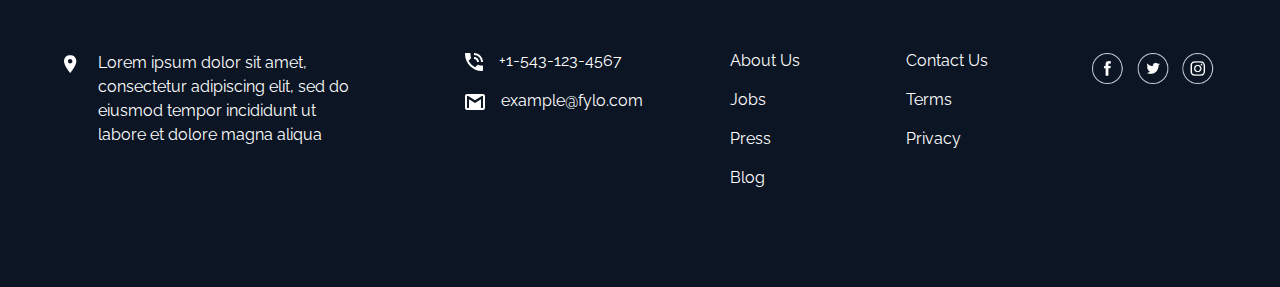
==== commit d75ed022: "fixes and refactoring" ====
--- a/docs/index.html
+++ b/docs/index.html
@@ -5,7 +5,6 @@
   <meta http-equiv="X-UA-Compatible" content="IE=edge">
   <meta name="viewport" content="width=device-width, initial-scale=1.0">
   <title>Document</title>
-  <script src="script.js"></script>
   <link rel="stylesheet" href="assets/css/style.css" type="text/css">
   <link rel="preconnect" href="https://fonts.googleapis.com">
   <link rel="preconnect" href="https://fonts.gstatic.com" crossorigin>
@@ -31,7 +30,7 @@
     </nav>
   </header>
   <main>
-    <section>
+    <section class="svgbg">
       <div class="top-msg">
         <img src="assets/images/illustration-intro.png" alt="">
         <h2>All your files in one secure location, <br> accessible anywhere.</h2>
@@ -43,7 +42,7 @@
         <button>Get Started</button>
       </div>
     </section>
-    <section class="svgbg">
+    <section>
       <div class="features">
         <div class="feature margin-right">
           <svg width="83" height="78" xmlns="http://www.w3.org/2000/svg"><g fill="none" fill-rule="evenodd"><path d="M2.476 53.466h71.117v-7.983H2.476v7.983zm49.237 11.977h3.943v3.529H20.413v-3.529h3.942c.656 0 1.185-.529 1.185-1.183v-8.427h24.988v8.427c0 .654.53 1.183 1.185 1.183zM2.476 43.116h71.117V2.95H2.476v40.165zM1.29.585C.635.585.105 1.114.105 1.768V54.65c0 .655.53 1.184 1.185 1.184h21.88v7.243h-3.943c-.655 0-1.185.532-1.185 1.184v5.895c0 .652.53 1.184 1.185 1.184h37.615c.654 0 1.185-.532 1.185-1.184V64.26c0-.652-.531-1.184-1.185-1.184h-3.944v-7.243h21.88c.655 0 1.186-.53 1.186-1.184V1.77c0-.655-.531-1.184-1.185-1.184H1.29z" fill="#62E0D9"/><path d="M36.412 47.92c-.654 0-1.185.53-1.185 1.184a1.185 1.185 0 0 0 2.37 0c0-.653-.531-1.184-1.185-1.184" fill="#62E0D9"/><g transform="translate(55.377 23.07)" stroke="#62E0D9"><rect stroke-width="1.641" fill="#181F2B" x=".821" y=".821" width="25.621" height="52.795" rx="2.462"/><path stroke-width="1.458" fill="#FFF" d="M.729 6.646h25.803v1H.729zM.729 44.515h25.803v1H.729z"/><ellipse stroke-width="1.01" cx="13.038" cy="48.519" rx="1.185" ry="1.183"/></g><g><path d="M45.4 15.969h-.197l-5.235 2.07-5.927-2.07-5.531 1.874c-.198.098-.395.197-.395.493v14.89c0 .297.197.494.494.494h.197l5.235-2.071 5.927 2.07 5.531-1.873c.198-.099.395-.296.395-.493V16.462c0-.296-.197-.493-.494-.493zM39.968 30.76l-5.927-1.997V17.448l5.927 1.997v11.316z" fill="#62E0D9"/><path d="M30.485 15.969c-1.32 0-2.37.917-2.37 2.07 0 1.54 2.37 3.847 2.37 3.847s2.371-2.308 2.371-3.846c0-1.154-1.05-2.071-2.37-2.071zm0 2.958c-.51 0-.911-.361-.911-.821 0-.46.4-.822.911-.822s.912.361.912.822c0 .46-.401.821-.912.821z" fill="#FFF"/></g></g></svg>
@@ -80,8 +79,10 @@
           </a>
         </div>
       </div>
-      <div class="testimonials quote">
-        <div class="testimonial testimonial-margin">
+    </section>
+    <section>
+      <div class="testimonials">
+        <div class="testimonial testimonial-margin quote">
           <p>Fylo has improved our team productivity by an order of magnitude. Since making the switch our team has become a well-oiled collaboration machine.</p>
           <div class="profile">
             <img src="assets/images/profile-1.jpg" alt="Satish Patel">
@@ -113,11 +114,13 @@
         </div>
     </section>
     <section class="signup">
-      <div>
+      <div class="signup-wrapper">
         <h3>Get early access today</h3>
         <p>It only takes a minute to sign up and our free starter tier is extremely generous. If you have any questions, our support team would be happy to help you.</p>
-        <input class="signup-input" type="email" placeholder="email@example.com" id="email">
-        <button class="signup-btn" onclick="submit()">Get Started For Free</button>
+        <div class="input-wrapper">
+          <input class="signup-input" type="email" placeholder="email@example.com" id="email">
+          <button class="signup-btn" onclick="submit()">Get Started For Free</button>
+        </div>
         <p id="submit-msg"></p>
       </div>
     </section>
@@ -195,21 +198,22 @@
       <ul class="footer-medias">
         <li>
           <a href="#" target="_blank" rel="noopener noreferrer">
-            <img src="assets/images/facebook-logo.png" alt="facebook logo">
+            <img src="assets/images/facebook-logo.png" alt="facebook logo" id="facebook">
           </a>
         </li>
         <li>
           <a href="#" target="_blank" rel="noopener noreferrer">
-            <img src="assets/images/twitter-logo.png" alt="twitter logo">
+            <img src="assets/images/twitter-logo.png" alt="twitter logo" id="twitter">
           </a>
         </li>
         <li>
           <a href="#" target="_blank" rel="noopener noreferrer">
-            <img src="assets/images/instagram-logo.png" alt="instagram logo">
+            <img src="assets/images/instagram-logo.png" alt="instagram logo" id="instagram">
           </a>
         </li>
       </ul>
     </div>
   </footer>
+  <script src="script.js"></script>
 </body>
 </html>
--- a/docs/assets/css/style.css
+++ b/docs/assets/css/style.css
@@ -6,13 +6,14 @@
 }
 
 .dark-theme {
-  background: #1B2330;
+  background-color: #181F2B;
 }
 
 header {
   display: flex;
   align-items: center;
-  margin: 40px 50px;
+  padding: 40px 50px;
+  background-color: #1B2330;
 }
 
 nav {
@@ -123,22 +124,12 @@
 }
 
 .svgbg {
-  background: #181F2B;
-  padding-top: 80px;
-  padding-bottom: 360px;
-}
-
-.svgbg::before {
-  position: absolute;
-  margin: 0 auto;
-  bottom: -220px;
   height: 100%;
-  content: "";
-  min-width: 100%;
-  background: url(../images/bg-curvy-desktop.svg) no-repeat bottom center;
-  z-index: -1;
-  left: 0;
-  background-size: 100%;
+  background-color: #1B2330;
+  background-image: url("../images/bg-curvy-desktop.svg");
+  background-repeat: no-repeat;
+  background-size: contain;
+  background-position: bottom;
 }
 
 .features {
@@ -222,20 +213,23 @@
   width: 90%;
   margin: 0 auto;
   padding-top: 130px;
+  display: flex;
+}
+
+.quote {
   position: relative;
-  display: flex;
 }
 
 .quote::before {
   position: absolute;
+  top: -35px;
   left: -10px;
-  bottom: 150px;
+  background-repeat: no-repeat;
   content: "";
-  background: url(../images/bg-quotes.png) no-repeat;
-  background-size: 100%;
+  background-image: url("../images/bg-quotes.png");
   width: 50px;
   height: 50px;
-  z-index: 0;
+  z-index: -1;
 }
 
 .testimonial {
@@ -244,7 +238,6 @@
   box-shadow: 5px 5px 8px 4px rgba(56, 56, 56, 0.0991282);
   border-radius: 4px;
   color: #fff;
-  z-index: 1;
   width: calc((90% / 3) - 40px);
 }
 
@@ -279,34 +272,36 @@
 }
 
 .signup {
-  z-index: 100;
-  position: relative;
+  transform: translateY(45%);
   text-align: center;
 }
 
-.signup div {
+.signup-wrapper {
   width: 60%;
-  position: absolute;
-  bottom: -100px;
   background: #1B2330;
   margin: auto;
-  left: 0;
-  right: 0;
   color: #fff;
   padding: 42px 77px;
   border-radius: 9px;
 }
 
-.signup div h3 {
+.signup-wrapper h3 {
   font-size: 32px;
 }
 
-.signup div p {
+.signup-wrapper p {
   width: 100%;
   max-width: 650px;
   margin: 0 auto;
   font-size: 14px;
   line-height: 21px;
+}
+
+.input-wrapper {
+  display: flex;
+  align-items: center;
+  justify-content: center;
+  margin-top: 32px;
 }
 
 .signup-btn {
@@ -322,7 +317,6 @@
   border-radius: 100px;
   border: 1px solid transparent;
   padding: 15px 27px;
-  margin-top: 32px;
   margin-left: 30px;
   cursor: pointer;
 }
@@ -379,7 +373,7 @@
 }
 
 #submit-msg {
-  color: #FF4242;
+  padding-top: 15px;
   font-size: 12px;
   font-weight: 700;
   text-align: left;
@@ -388,7 +382,7 @@
 footer {
   color: #fff;
   background: #0B1524;
-  padding: 170px 80px 53px 120px;
+  padding: 10% 5% 5% 5%;
 }
 
 .footer {
@@ -453,6 +447,10 @@
 
 .footer-menu1 li {
   margin-bottom: 20px;
+}
+
+.footer-menu1 li a:hover, .footer-menu2 li a:hover {
+  font-weight: 700;
 }
 
 .footer-menu2 {
@@ -473,9 +471,19 @@
   padding: 2px 2px 2px 11px;
 }
 
+@media screen and (max-width: 1400px) {
+  .signup-wrapper {
+    width: 70%;
+  }
+
+  footer {
+    padding: 20% 5% 5% 5%;
+  }
+}
+
 @media screen and (max-width: 970px) {
   header {
-    margin: 24px;
+    padding: 20px 30px;
   }
 
   nav {
@@ -500,8 +508,8 @@
     line-height: 21px;
   }
 
-  .svgbg::before {
-    bottom: 0px;
+  .features {
+    padding-top: 130px;
   }
 
   .feature {
@@ -546,30 +554,32 @@
     margin: 0 0 24px 0;
   }
 
-  .quote::before {
-    bottom: 550px;
-  }
-
-  .signup div {
+  .signup-wrapper {
     width: 80%;
     padding: 40px 28px;
   }
 
-  .signup div h3 {
+  .signup-wrapper h3 {
     font-size: 25px;
   }
 
-  .signup div p {
+  .signup-wrapper p {
     padding-bottom: 30px;
   }
 
+  .input-wrapper {
+    flex-direction: column;
+    width: 100%;
+  }
+
   .signup-input {
-    width: 70%;
+    width: 80%;
     padding: 19px 50px;
   }
 
   .signup-btn {
-    width: 90%;
+    width: 100%;
+    max-width: 400px;
     margin: 24px 0 0 0;
     padding: 19px 27px;
   }
@@ -593,7 +603,7 @@
   .footer-logo {
     width: 90%;
     margin: 0 auto;
-    padding-top: 170px;
+    padding-top: 250px;
   }
 
   .footer-msg {
@@ -618,3 +628,21 @@
     padding-bottom: 120px;
   }
 }
+
+@media screen and (max-width: 375px) {
+  header {
+    padding: 20px 10px;
+  }
+
+  nav ul li {
+    padding-left: 15px;
+  }
+
+  .quote::before {
+    left: 0;
+  }
+
+  .testimonial {
+    width: 80%;
+  }
+}
